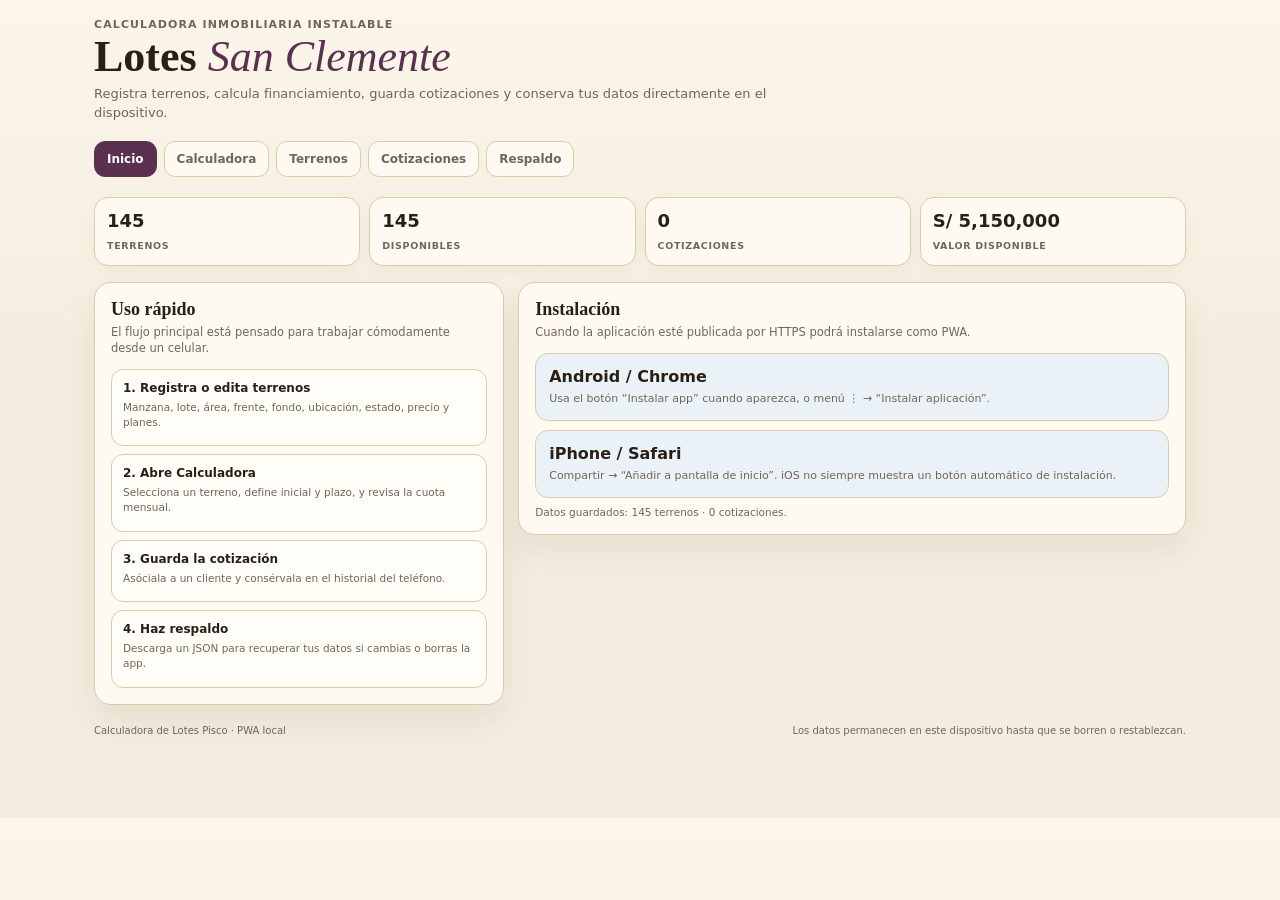
==== index copy.html @ 96b36c1d "cfghcbnc" ====
<!DOCTYPE html>
<html lang="es">
<head>
<meta charset="UTF-8">
<meta name="viewport" content="width=device-width, initial-scale=1, viewport-fit=cover">
<meta name="theme-color" content="#5a304f">
<meta name="apple-mobile-web-app-capable" content="yes">
<meta name="apple-mobile-web-app-status-bar-style" content="default">
<meta name="apple-mobile-web-app-title" content="Lotes Pisco">
<link rel="manifest" href="./manifest.webmanifest">
<link rel="apple-touch-icon" href="./icon-192.png">
<title>Calculadora de Lotes Pisco</title>
<link rel="stylesheet" href="./css/style.css">
<style>
#printArea{display:none;font-family:Arial;padding:30px;color:#222}
@media print{body>*:not(#printArea){display:none!important}#printArea{display:block!important;position:absolute;left:0;top:0;width:100%}}
</style></head>
<body>
<div class="app">
  <header class="header">
    <div>
      <div class="kicker">Calculadora inmobiliaria instalable</div>
      <h1>Lotes <em>San Clemente</em></h1>
      <p class="sub">Registra terrenos, calcula financiamiento, guarda cotizaciones y conserva tus datos directamente en el dispositivo.</p>
    </div>
    <button id="installBtn" class="install-btn hidden" type="button">Instalar app</button>
  </header>

  <nav class="nav">
    <button class="active" data-module="inicio" type="button">Inicio</button>
    <button data-module="calculadora" type="button">Calculadora</button>
    <button data-module="terrenos" type="button">Terrenos</button>
    <button data-module="cotizaciones" type="button">Cotizaciones</button>
    <button data-module="respaldo" type="button">Respaldo</button>
  </nav>

  <section id="inicio" class="module active">
    <div class="summary">
      <div class="stat"><b id="sTerrenos">0</b><span>Terrenos</span></div>
      <div class="stat"><b id="sDisponibles">0</b><span>Disponibles</span></div>
      <div class="stat"><b id="sCotizaciones">0</b><span>Cotizaciones</span></div>
      <div class="stat"><b id="sValor">S/ 0</b><span>Valor disponible</span></div>
    </div>
    <div class="grid2">
      <div class="panel">
        <h2>Uso rápido</h2>
        <p class="hint">El flujo principal está pensado para trabajar cómodamente desde un celular.</p>
        <div class="card-list">
          <div class="quote-card"><h3>1. Registra o edita terrenos</h3><p>Manzana, lote, área, frente, fondo, ubicación, estado, precio y planes.</p></div>
          <div class="quote-card"><h3>2. Abre Calculadora</h3><p>Selecciona un terreno, define inicial y plazo, y revisa la cuota mensual.</p></div>
          <div class="quote-card"><h3>3. Guarda la cotización</h3><p>Asóciala a un cliente y consérvala en el historial del teléfono.</p></div>
          <div class="quote-card"><h3>4. Haz respaldo</h3><p>Descarga un JSON para recuperar tus datos si cambias o borras la app.</p></div>
        </div>
      </div>
      <div class="panel">
        <h2>Instalación</h2>
        <p class="hint">Cuando la aplicación esté publicada por HTTPS podrá instalarse como PWA.</p>
        <div class="install-help">
          <b>Android / Chrome</b>
          <p>Usa el botón “Instalar app” cuando aparezca, o menú ⋮ → “Instalar aplicación”.</p>
        </div>
        <div class="install-help" style="margin-top:9px">
          <b>iPhone / Safari</b>
          <p>Compartir → “Añadir a pantalla de inicio”. iOS no siempre muestra un botón automático de instalación.</p>
        </div>
        <div class="status-line" id="storageStatus"></div>
      </div>
    </div>
  </section>

  <section id="calculadora" class="module">
    <div class="calc-layout">
      <div class="stack calc-left">
        <div class="panel">
          <h2>Seleccionar terreno</h2>
          <p class="hint">Los datos se toman del inventario guardado en este dispositivo.</p>
          <div class="selector-grid">
            <div><label>Manzana</label><select id="calcManzana" class="field"></select></div>
            <div><label>Lote</label><select id="calcLote" class="field"></select></div>
            <div><label>Estado</label><input id="calcEstado" class="field" readonly></div>
          </div>
        </div>

        <div class="panel">
          <h2>Datos del cliente</h2>
          <p class="hint">Opcional, pero útil si deseas guardar la cotización.</p>
          <div class="form-grid">
            <div class="full"><label>Nombre</label><input id="calcCliente" class="field" placeholder="Nombre del cliente"></div>
            <div><label>DNI / CE</label><input id="calcDocumento" class="field" placeholder="Documento"></div>
            <div><label>Celular</label><input id="calcTelefono" class="field" inputmode="tel" placeholder="987654321"></div>
          </div>
        </div>

        <div class="panel">
          <h2>Financiamiento</h2>
          <p class="hint">Puedes usar el plan registrado o modificar los valores para una simulación puntual.</p>
          <div class="form-grid">
            <div><label>Plazo</label>
              <select id="calcMeses" class="field"><option value="12">12 meses</option><option value="24">24 meses</option><option value="36">36 meses</option><option value="48">48 meses</option></select>
            </div>
            <div><label>Precio financiado</label><input id="calcFinanciado" class="field" type="number" min="0" step="0.01"></div>
            <div><label>Inicial</label><input id="calcInicial" class="field" type="number" min="0" step="0.01"></div>
            <div><label>Cuota calculada</label><input id="calcCuota" class="field" readonly></div>
          </div>
          <div class="actions">
            <button id="usePlanBtn" class="btn secondary" type="button">Restaurar plan registrado</button>
          </div>
        </div>
      </div>

      <aside id="calcResult" class="panel result-panel empty">
        <div><div class="dash">—</div><b>Selecciona un terreno</b><p class="hint">Aquí aparecerá el resumen de la cotización.</p></div>
      </aside>
    </div>
  </section>

  <section id="terrenos" class="module">
    <div class="grid2">
      <div class="panel">
        <h2>Registrar terreno</h2>
        <p class="hint">Los terrenos nuevos quedan guardados en el almacenamiento local del dispositivo.</p>
        <form id="terrainForm">
          <input id="terrainId" type="hidden">
          <div class="section first">Identificación</div>
          <div class="form-grid">
            <div><label>Proyecto</label><input id="tProyecto" class="field" value="San Clemente"></div>
            <div><label>Etapa</label><input id="tEtapa" class="field" value="Primera Etapa"></div>
            <div><label>Manzana *</label><input id="tManzana" class="field" required placeholder="A"></div>
            <div><label>Lote / número *</label><input id="tLote" class="field" required placeholder="16"></div>
            <div><label>Código</label><input id="tCodigo" class="field" placeholder="SC-A-16"></div>
            <div><label>Estado</label><select id="tEstado" class="field"><option>Disponible</option><option>Separado</option><option>Vendido</option><option>Bloqueado</option></select></div>
          </div>

          <div class="section">Características</div>
          <div class="form-grid">
            <div><label>Área m² *</label><input id="tArea" class="field" required type="number" min="0" step="0.01"></div>
            <div><label>Frente m</label><input id="tFrente" class="field" type="number" min="0" step="0.01"></div>
            <div><label>Fondo m</label><input id="tFondo" class="field" type="number" min="0" step="0.01"></div>
            <div><label>Ubicación</label><select id="tUbicacion" class="field"><option>Regular</option><option>Esquina</option><option>Frente a parque</option><option>Costado de parque</option><option>Esquina / frente a parque</option><option>Otro</option></select></div>
            <div class="full"><label>Dirección / referencia</label><input id="tDireccion" class="field"></div>
          </div>

          <div class="section">Precio y planes</div>
          <div class="form-grid">
            <div class="full"><label>Precio contado *</label><input id="tPrecio" class="field" required type="number" min="0" step="0.01"></div>
            <div><label>Total 12 meses</label><input id="tF12" class="field" type="number" min="0" step="0.01"></div>
            <div><label>Inicial 12 meses</label><input id="tI12" class="field" type="number" min="0" step="0.01"></div>
            <div><label>Total 24 meses</label><input id="tF24" class="field" type="number" min="0" step="0.01"></div>
            <div><label>Inicial 24 meses</label><input id="tI24" class="field" type="number" min="0" step="0.01"></div>
            <div><label>Total 36 meses</label><input id="tF36" class="field" type="number" min="0" step="0.01"></div>
            <div><label>Inicial 36 meses</label><input id="tI36" class="field" type="number" min="0" step="0.01"></div>
            <div><label>Total 48 meses</label><input id="tF48" class="field" type="number" min="0" step="0.01"></div>
            <div><label>Inicial 48 meses</label><input id="tI48" class="field" type="number" min="0" step="0.01"></div>
            <div class="full"><label>Observaciones</label><textarea id="tNotas" class="field"></textarea></div>
          </div>
          <div class="actions">
            <button class="btn primary" type="submit" id="terrainSaveBtn">Guardar terreno</button>
            <button class="btn secondary" type="button" id="terrainCancelBtn" style="display:none">Cancelar edición</button>
          </div>
        </form>
      </div>

      <div class="panel">
        <h2>Inventario</h2>
        <p class="hint">Busca, edita, cambia de estado o elimina terrenos.</p>
        <div class="toolbar">
          <input id="terrainSearch" class="field grow" type="search" placeholder="Buscar manzana, lote o código...">
          <select id="terrainFilter" class="field" style="width:auto"><option value="">Todos</option><option>Disponible</option><option>Separado</option><option>Vendido</option><option>Bloqueado</option></select>
          <button id="exportTerrainsExcel" class="btn secondary" type="button">Descargar Excel</button>
        </div>
        <div class="table-wrap">
          <table>
            <thead><tr><th>Terreno</th><th>Área</th><th>Estado</th><th>Precio</th><th>Acciones</th></tr></thead>
            <tbody id="terrainRows"></tbody>
          </table>
        </div>
      </div>
    </div>
  </section>

  <section id="cotizaciones" class="module">
    <div class="panel">
      <h2>Historial de cotizaciones</h2>
      <p class="hint">Se guarda localmente en este dispositivo.</p>
      <div class="toolbar">
        <input id="quoteSearch" class="field grow" type="search" placeholder="Buscar cliente o lote...">
        <button id="exportQuotesExcel" class="btn secondary" type="button">Descargar Excel</button>
      </div>
      <div id="quoteList" class="card-list"></div>
    </div>
  </section>

  <section id="respaldo" class="module">
    <div class="grid2">
      <div class="panel">
        <h2>Respaldo</h2>
        <p class="hint">Importante: si desinstalas la PWA o borras los datos del navegador, el almacenamiento local puede perderse.</p>
        <div class="backup">
          <h3>Exportar todo</h3>
          <p>Descarga terrenos y cotizaciones en un solo archivo JSON.</p>
          <button id="backupBtn" class="btn primary" type="button">Descargar respaldo JSON</button>
          <button id="exportAllExcel" class="btn secondary" type="button" style="margin-top:8px">Descargar Excel completo</button>
        </div>
        <div class="backup">
          <h3>Importar respaldo</h3>
          <p>Restaura un archivo JSON exportado por esta aplicación.</p>
          <input id="restoreFile" class="field" type="file" accept=".json,application/json">
          <button id="restoreBtn" class="btn secondary" type="button" style="margin-top:8px">Importar</button>
        </div>
      </div>
      <div class="panel">
        <div class="backup">
<h3>Datos del vendedor</h3>
<input id="sellerName" class="field" placeholder="Nombre vendedor / propietario">
<input id="sellerDoc" class="field" placeholder="DNI vendedor">
<button id="saveSellerBtn" class="btn secondary" type="button" style="margin-top:8px">Guardar vendedor</button>
</div>
<h2>Mantenimiento</h2>
        <p class="hint">Puedes volver a cargar la tabla original de tu calculadora.</p>
        <div class="backup">
          <h3>Restaurar lotes originales</h3>
          <p>Reemplaza el inventario por los lotes del archivo original y conserva las cotizaciones.</p>
          <button id="seedBtn" class="btn secondary" type="button">Restaurar inventario</button>
        </div>
        <div class="backup">
          <h3 style="color:var(--red)">Borrar todo</h3>
          <p>Elimina terrenos y cotizaciones guardados localmente.</p>
          <button id="clearBtn" class="btn danger" type="button">Borrar datos locales</button>
        </div>
      </div>
    </div>
  </section>

  <footer><span>Calculadora de Lotes Pisco · PWA local</span><span>Los datos permanecen en este dispositivo hasta que se borren o restablezcan.</span></footer>
</div>

<div id="toast" class="toast">Guardado</div>

<script>
window.addEventListener('load',()=>{
 const s=JSON.parse(localStorage.getItem('pisco_seller')||'{}');
 const n=document.getElementById('sellerName'),d=document.getElementById('sellerDoc');
 if(n)n.value=s.nombre||''; if(d)d.value=s.documento||'';
 const b=document.getElementById('saveSellerBtn');
 if(b)b.onclick=()=>{localStorage.setItem('pisco_seller',JSON.stringify({nombre:n.value,documento:d.value}));alert('Vendedor guardado')};
});
</script>
<script src="./main.js" defer></script>
</body>
</html>
---- css/style.css ----
:root{
  --bg:#f4eddf;--panel:#fffaf1;--panel2:#f7efdf;--ink:#281f17;--muted:#716656;
  --line:#ddcca8;--grape:#5a304f;--grape2:#70415f;--gold:#c59a38;--green:#2f7054;
  --greenBg:#eaf5ef;--red:#a0413e;--redBg:#fbeceb;--orange:#8b681f;--orangeBg:#fbf1dc;
  --blue:#43677d;--blueBg:#eaf2f7;--shadow:0 16px 34px rgba(66,45,24,.08)
}
*{box-sizing:border-box}
html{scroll-behavior:smooth}
body{
  margin:0;color:var(--ink);font-family:system-ui,-apple-system,BlinkMacSystemFont,"Segoe UI",sans-serif;
  background:linear-gradient(180deg,#fbf5ea 0,#f4eddf 360px,#f4eddf 100%);
  min-height:100%;
}
button,input,select,textarea{font:inherit}
button{cursor:pointer}
.app{max-width:1120px;margin:auto;padding:18px 14px 82px}
.header{display:flex;justify-content:space-between;gap:14px;align-items:flex-start;margin-bottom:14px}
.kicker{font-size:11px;letter-spacing:.1em;text-transform:uppercase;color:var(--muted);font-weight:850}
h1{font-family:Georgia,serif;font-size:clamp(28px,7vw,44px);margin:4px 0 6px;line-height:1}
h1 em{color:var(--grape);font-weight:500}
.sub{margin:0;color:var(--muted);font-size:13px;line-height:1.45;max-width:700px}
.install-btn{border:1px solid var(--grape);background:var(--grape);color:white;border-radius:11px;padding:9px 12px;font-weight:800;white-space:nowrap}
.install-btn.hidden{display:none}

.nav{display:flex;gap:7px;overflow:auto;padding:4px 0 10px;margin-bottom:10px;scrollbar-width:thin}
.nav button{border:1px solid var(--line);background:var(--panel);color:var(--muted);border-radius:11px;padding:10px 12px;font-size:12px;font-weight:800;white-space:nowrap}
.nav button.active{background:var(--grape);border-color:var(--grape);color:white}
.module{display:none}.module.active{display:block}

.summary{display:grid;grid-template-columns:repeat(4,1fr);gap:9px;margin:10px 0 16px}
.stat{background:var(--panel);border:1px solid var(--line);border-radius:14px;padding:12px;box-shadow:0 5px 14px rgba(62,42,20,.035)}
.stat b{display:block;font-size:18px;margin-bottom:3px}.stat span{font-size:9.5px;text-transform:uppercase;letter-spacing:.07em;color:var(--muted);font-weight:800}

.panel{background:var(--panel);border:1px solid var(--line);border-radius:17px;padding:16px;box-shadow:var(--shadow)}
.stack{display:grid;gap:14px}
.grid2{display:grid;grid-template-columns:minmax(320px,.86fr) minmax(0,1.4fr);gap:14px;align-items:start}
.calc-layout{display:grid;grid-template-columns:minmax(0,1.25fr) minmax(330px,.8fr);gap:14px;align-items:start}
.result-panel{position:sticky;top:10px}
.panel h2{font-family:Georgia,serif;font-size:18px;margin:0 0 4px}
.hint{font-size:11.5px;color:var(--muted);line-height:1.4;margin:0 0 13px}
.section{font-size:10px;color:var(--grape);font-weight:900;letter-spacing:.08em;text-transform:uppercase;margin:14px 0 8px;padding-top:12px;border-top:1px dashed var(--line)}
.section.first{border-top:0;padding-top:0;margin-top:0}
.form-grid{display:grid;grid-template-columns:1fr 1fr;gap:9px}
.form-grid .full{grid-column:1/-1}
label{display:block;font-size:9.5px;text-transform:uppercase;letter-spacing:.05em;color:var(--muted);font-weight:850;margin-bottom:4px}
.field{width:100%;min-height:44px;border:1px solid var(--line);background:#fffdf8;border-radius:10px;padding:9px 10px;color:var(--ink);outline:none;font-size:16px}
.field:focus{border-color:var(--grape);box-shadow:0 0 0 3px rgba(90,48,79,.1)}
textarea.field{min-height:76px;resize:vertical}
.actions{display:flex;gap:8px;flex-wrap:wrap;margin-top:11px}
.btn{border-radius:10px;padding:9px 11px;font-weight:800;border:1px solid transparent;min-height:42px}
.btn.primary{background:var(--grape);border-color:var(--grape);color:white}
.btn.secondary{background:var(--panel2);border-color:var(--line);color:var(--ink)}
.btn.success{background:var(--green);border-color:var(--green);color:white}
.btn.danger{background:var(--redBg);border-color:#e2b5b3;color:var(--red)}
.btn.small{min-height:34px;padding:6px 8px;font-size:10.5px}
.btn:disabled{opacity:.55;cursor:not-allowed}

.toolbar{display:flex;gap:7px;flex-wrap:wrap;margin-bottom:10px}.toolbar .grow{flex:1 1 220px}
.table-wrap{overflow:auto;border:1px solid var(--line);border-radius:12px;background:#fffdf8}
table{width:100%;border-collapse:collapse;min-width:720px}
th,td{padding:8px 9px;border-bottom:1px solid #eadfc8;text-align:left;font-size:11px;vertical-align:middle}
th{background:var(--panel2);font-size:9px;text-transform:uppercase;letter-spacing:.07em;color:var(--muted)}
tr:last-child td{border-bottom:0}
.badge{display:inline-flex;border:1px solid var(--line);border-radius:999px;padding:4px 7px;font-size:9px;font-weight:850;white-space:nowrap}
.badge.Disponible{background:var(--greenBg);color:var(--green);border-color:#bcdcca}
.badge.Separado{background:var(--orangeBg);color:var(--orange);border-color:#ead5a6}
.badge.Vendido{background:var(--blueBg);color:var(--blue);border-color:#bfd3df}
.badge.Bloqueado{background:var(--redBg);color:var(--red);border-color:#e3bab7}

.selector-grid{display:grid;grid-template-columns:repeat(3,1fr);gap:8px}
.calculator-card{border:1px solid var(--line);border-radius:13px;padding:13px;background:#fffdf8}
.lot-title{display:flex;justify-content:space-between;gap:10px;align-items:flex-start;border-bottom:1px dashed var(--line);padding-bottom:11px}
.lot-id{font-family:Georgia,serif;font-size:28px;margin:0;font-weight:800}
.meta-grid{display:grid;grid-template-columns:1fr 1fr;gap:8px;margin:12px 0}
.meta{background:var(--panel2);border-radius:10px;padding:9px}.meta span{display:block;font-size:8.5px;text-transform:uppercase;letter-spacing:.06em;color:var(--muted)}.meta b{font-size:11.5px}
.price-label{font-size:9px;text-transform:uppercase;letter-spacing:.07em;color:var(--muted);font-weight:850}
.cash-price{font-size:31px;color:var(--grape);font-weight:900;line-height:1;margin:5px 0 3px}
.receipt{border:1px solid var(--line);border-radius:11px;padding:11px;background:#fffdf8;margin-top:10px}
.row{display:flex;justify-content:space-between;gap:10px;padding:5px 0;font-size:11.5px;color:var(--muted)}.row b{color:var(--ink);text-align:right}.row.total{border-top:1px dashed var(--line);margin-top:5px;padding-top:9px;font-size:13px;font-weight:850}
.notice{margin-top:9px;padding:8px 9px;border-radius:9px;background:var(--orangeBg);color:var(--muted);font-size:10.5px;line-height:1.4}
.empty{min-height:280px;display:grid;place-items:center;text-align:center;color:var(--muted)}
.empty .dash{font-family:Georgia,serif;font-size:46px;color:var(--line)}

.card-list{display:grid;gap:8px}
.quote-card{border:1px solid var(--line);border-radius:12px;padding:11px;background:#fffdf8}.quote-card h3{font-size:12px;margin:0}.quote-card p{font-size:10.5px;color:var(--muted);line-height:1.4;margin:5px 0}
.backup{border:1px dashed var(--line);border-radius:13px;padding:13px;background:var(--panel2);margin-bottom:10px}.backup h3{font-family:Georgia,serif;margin:0 0 5px;font-size:15px}.backup p{font-size:11px;color:var(--muted);line-height:1.45;margin:0 0 10px}
.install-help{border:1px solid var(--line);background:var(--blueBg);border-radius:13px;padding:13px}.install-help b{display:block;margin-bottom:5px}.install-help p{font-size:11px;color:var(--muted);line-height:1.45;margin:0}
.status-line{font-size:10.5px;color:var(--muted);margin-top:8px}

.toast{position:fixed;left:50%;bottom:20px;transform:translateX(-50%) translateY(14px);opacity:0;background:#2d251d;color:white;padding:9px 13px;border-radius:999px;font-size:11px;transition:.2s;z-index:99;pointer-events:none}.toast.show{opacity:1;transform:translateX(-50%) translateY(0)}
footer{margin-top:20px;display:flex;justify-content:space-between;gap:10px;flex-wrap:wrap;color:var(--muted);font-size:10px}
@media(max-width:880px){.grid2,.calc-layout{grid-template-columns:1fr}.result-panel{position:static}.summary{grid-template-columns:1fr 1fr}}
@media(max-width:620px){.app{padding:15px 10px 70px}.header{display:block}.install-btn{margin-top:10px}.form-grid,.selector-grid{grid-template-columns:1fr}.summary{grid-template-columns:1fr 1fr}.meta-grid{grid-template-columns:1fr}.panel{padding:13px}}
@media(max-width:360px){.summary{grid-template-columns:1fr}}
@media print{.header,.nav,.calc-left,.quote-actions,footer{display:none!important}.calc-layout{display:block}.result-panel{position:static;box-shadow:none;border:0}}
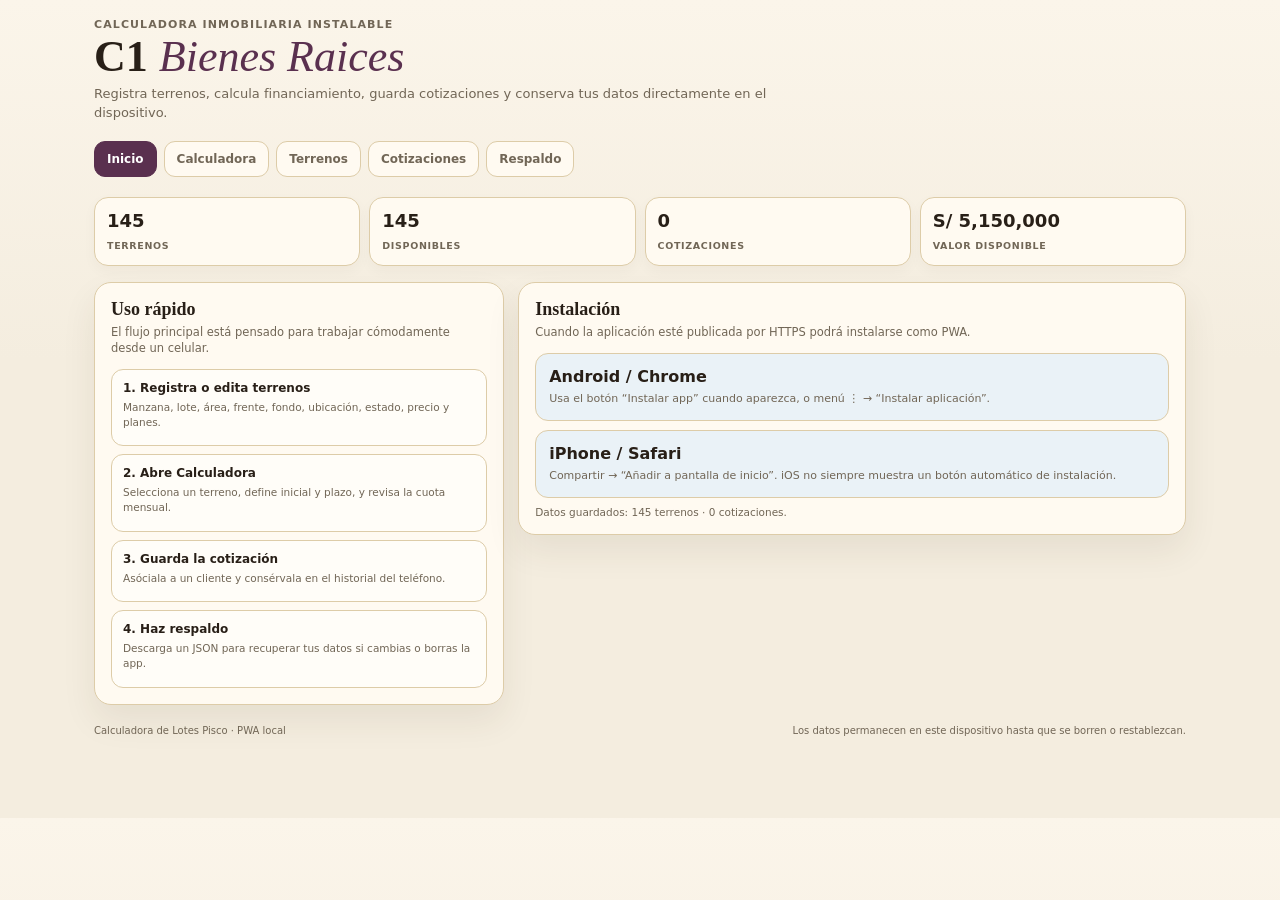
==== commit d5ddf0ba: "asdasd" ====
--- a/index copy.html
+++ b/index copy.html
@@ -20,7 +20,7 @@
   <header class="header">
     <div>
       <div class="kicker">Calculadora inmobiliaria instalable</div>
-      <h1>Lotes <em>San Clemente</em></h1>
+      <h1>C1 <em>Bienes Raices</em></h1>
       <p class="sub">Registra terrenos, calcula financiamiento, guarda cotizaciones y conserva tus datos directamente en el dispositivo.</p>
     </div>
     <button id="installBtn" class="install-btn hidden" type="button">Instalar app</button>
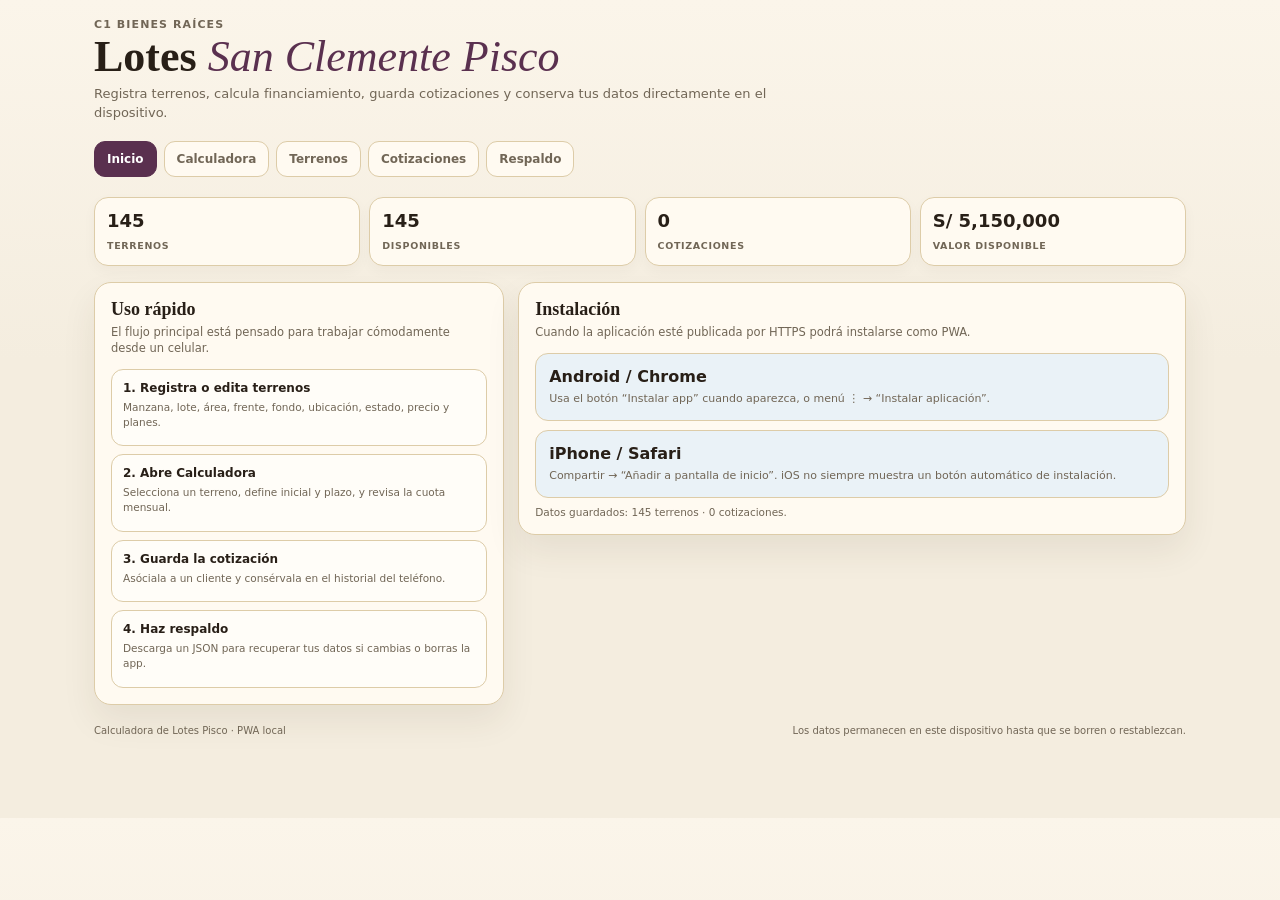
==== commit a1a4dccf: "bienes raíces" ====
--- a/index copy.html
+++ b/index copy.html
@@ -19,8 +19,8 @@
 <div class="app">
   <header class="header">
     <div>
-      <div class="kicker">Calculadora inmobiliaria instalable</div>
-      <h1>C1 <em>Bienes Raices</em></h1>
+      <div class="kicker"> C1 Bienes Raíces</div>
+      <h1>Lotes <em>San Clemente Pisco</em></h1>
       <p class="sub">Registra terrenos, calcula financiamiento, guarda cotizaciones y conserva tus datos directamente en el dispositivo.</p>
     </div>
     <button id="installBtn" class="install-btn hidden" type="button">Instalar app</button>
